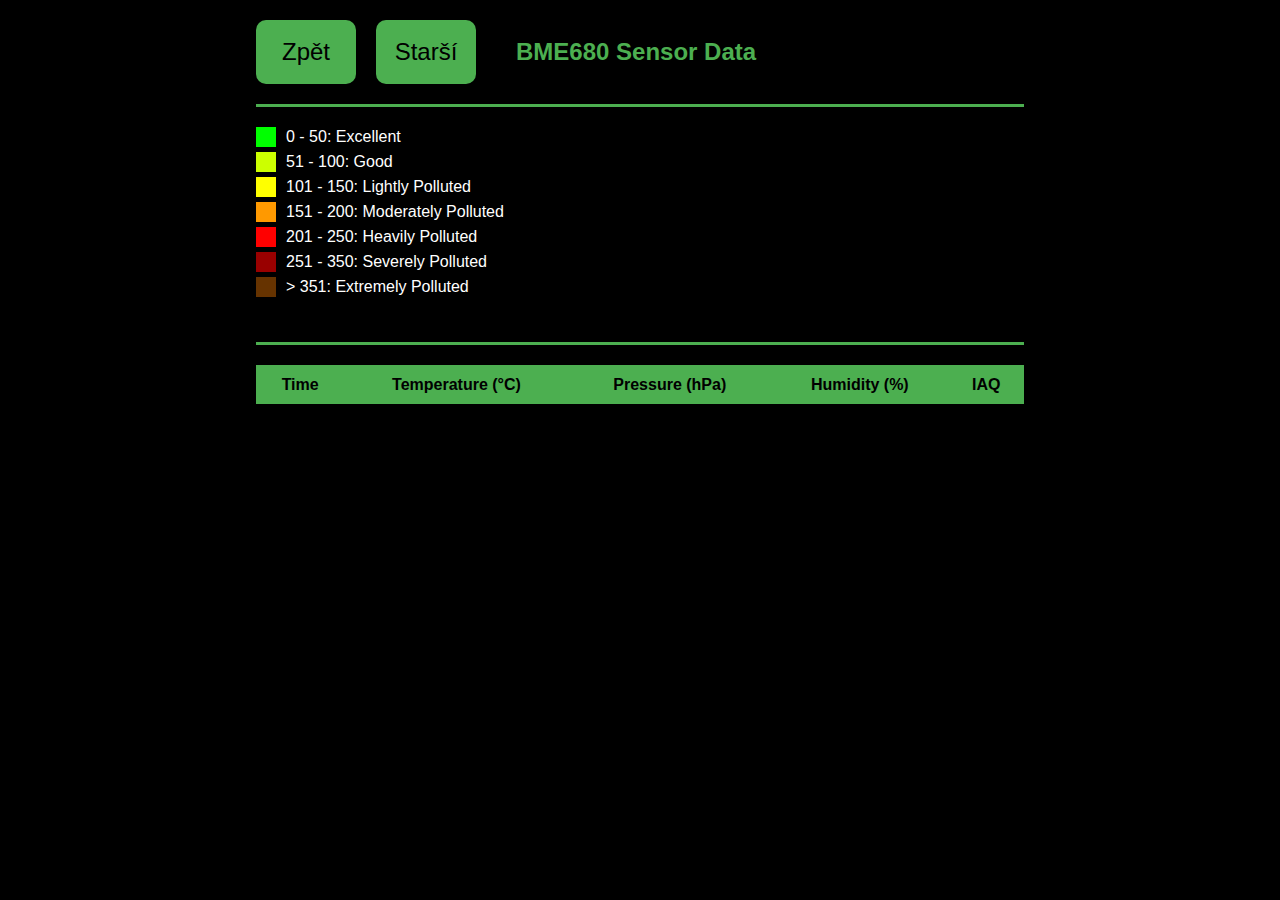
==== templates/bme.html @ 8dc5103d "smazane soubory" ====
<!DOCTYPE html>
<html lang="en">
<head>
    <meta charset="UTF-8">
    <meta name="viewport" content="width=device-width, initial-scale=1.0">
    <title>BME680 Sensor Data</title>
    <style>
        body {
            margin: 0;
            padding: 20px 0;
            display: flex;
            flex-direction: column;
            align-items: center;
            background-color: #000;
            color: white;
            font-family: Arial, sans-serif;
            box-sizing: border-box;
        }
        .header {
            display: flex;
            align-items: center;
            justify-content: flex-start;
            width: 60vw;
        }
        .button {
            width: 100px;
            height: 64px;
            font-size: 24px;
            background-color: #4CAF50;
            border: none;
            border-radius: 10px;
            color: black;
            text-align: center;
            cursor: pointer;
            display: flex;
            justify-content: center;
            align-items: center;
            margin-right: 20px; /* 20px mezera mezi tlačítky */
        }
        .button:hover {
            background-color: #45a049;
        }
        .title {
            font-size: 24px;
            font-weight: bold;
            margin: 0 20px;
            color: #4CAF50;
        }
        .divider {
            border: 0;
            border-top: 3px solid #4CAF50;
            width: 60vw;
            margin: 20px 0;
        }
        table {
            width: 60vw;
            border-collapse: collapse;
        }
        th, td {
            padding: 10px;
            text-align: center;
            border: 1px solid #4CAF50;
            color: black;
        }
        th {
            background-color: #4CAF50;
            color: black;
            border-bottom: 3px solid black; /* Černá čára pod prvním řádkem */
        }
        tr.excellent {
            background-color: #00ff00;
        }
        tr.good {
            background-color: #ccff00;
        }
        tr.lightly-polluted {
            background-color: #ffff00;
        }
        tr.moderately-polluted {
            background-color: #ff9900;
        }
        tr.heavily-polluted {
            background-color: #ff0000;
        }
        tr.severely-polluted {
            background-color: #990000;
        }
        tr.extremely-polluted {
            background-color: #663300;
        }
        .legend {
            width: 60vw;
            margin-bottom: 20px;
            text-align: left;
        }
        .legend-item {
            display: flex;
            align-items: center;
            margin-bottom: 5px;
        }
        .color-box {
            width: 20px;
            height: 20px;
            margin-right: 10px;
        }
        .hidden {
            display: none;
        }
    </style>
</head>
<body>

    <div class="header">
        <button class="button" onclick="window.location.href='{{ url_for('index') }}'">Zpět</button>
        <button class="button" onclick="toggleOldData()">Starší</button>
        <h1 class="title">BME680 Sensor Data</h1>
    </div>

    <hr class="divider">

    <!-- Legenda barev nahoře -->
    <div class="legend">
        <div class="legend-item"><div class="color-box" style="background-color: #00ff00;"></div> 0 - 50: Excellent</div>
        <div class="legend-item"><div class="color-box" style="background-color: #ccff00;"></div> 51 - 100: Good</div>
        <div class="legend-item"><div class="color-box" style="background-color: #ffff00;"></div> 101 - 150: Lightly Polluted</div>
        <div class="legend-item"><div class="color-box" style="background-color: #ff9900;"></div> 151 - 200: Moderately Polluted</div>
        <div class="legend-item"><div class="color-box" style="background-color: #ff0000;"></div> 201 - 250: Heavily Polluted</div>
        <div class="legend-item"><div class="color-box" style="background-color: #990000;"></div> 251 - 350: Severely Polluted</div>
        <div class="legend-item"><div class="color-box" style="background-color: #663300;"></div> > 351: Extremely Polluted</div>
    </div>

    <hr class="divider">

    <table>
        <!-- Řádek s názvy sloupců s černou čárou pod sebou -->
        <tr>
            <th>Time</th>
            <th>Temperature (°C)</th>
            <th>Pressure (hPa)</th>
            <th>Humidity (%)</th>
            <th>IAQ</th>
        </tr>
        <!-- Data rows will be inserted dynamically here -->
        <tbody id="new-data"></tbody>
        <tbody id="old-data" class="hidden"></tbody>
    </table>

    <script>
        let showOldData = false;

        function toggleOldData() {
            const oldData = document.getElementById('old-data');
            showOldData = !showOldData;
            oldData.classList.toggle('hidden', !showOldData);
        }

        function reloadWithCacheClear() {
            location.reload(true);  // Vynutí načtení bez použití cache
        }

        function loadSensorData() {
            fetch('bme680_data.csv')
                .then(response => response.text())
                .then(data => {
                    const rows = data.split('\n').slice(1).reverse(); // Reverse the rows to show the latest first
                    const newData = document.getElementById('new-data');
                    const oldData = document.getElementById('old-data');

                    // Vymaž staré záznamy
                    newData.innerHTML = '';
                    oldData.innerHTML = '';

                    const now = new Date();
                    rows.forEach(row => {
                        const columns = row.split(',');
                        const time = new Date(columns[0]);
                        const timeDiff = now - time;
                        
                        if (timeDiff <= 6 * 60 * 60 * 1000) { // Posledních 6 hodin
                            addRow(newData, columns);
                        } else {
                            addRow(oldData, columns);
                        }
                    });
                })
                .catch(error => {
                    console.error('Error fetching data:', error);
                });
        }

        function addRow(tbody, columns) {
            if (columns.length < 5) return;

            const time = columns[0];
            const temp = columns[1];
            const pressure = columns[2];
            const humidity = columns[3];
            const iaq = parseFloat(columns[4]);

            let className = '';
            if (iaq <= 50) className = 'excellent';
            else if (iaq <= 100) className = 'good';
            else if (iaq <= 150) className = 'lightly-polluted';
            else if (iaq <= 200) className = 'moderately-polluted';
            else if (iaq <= 250) className = 'heavily-polluted';
            else if (iaq <= 350) className = 'severely-polluted';
            else className = 'extremely-polluted';

            const rowHtml = `
                <tr class="${className}">
                    <td>${time}</td>
                    <td>${temp}</td>
                    <td>${pressure}</td>
                    <td>${humidity}</td>
                    <td>${iaq.toFixed(2)}</td>
                </tr>
            `;
            tbody.insertAdjacentHTML('beforeend', rowHtml);
        }

        setInterval(loadSensorData, 60000); // Aktualizace každou minutu
        setInterval(reloadWithCacheClear, 300000);  // Vynucený refresh každých 5 minut
        loadSensorData();
    </script>
</body>
</html>
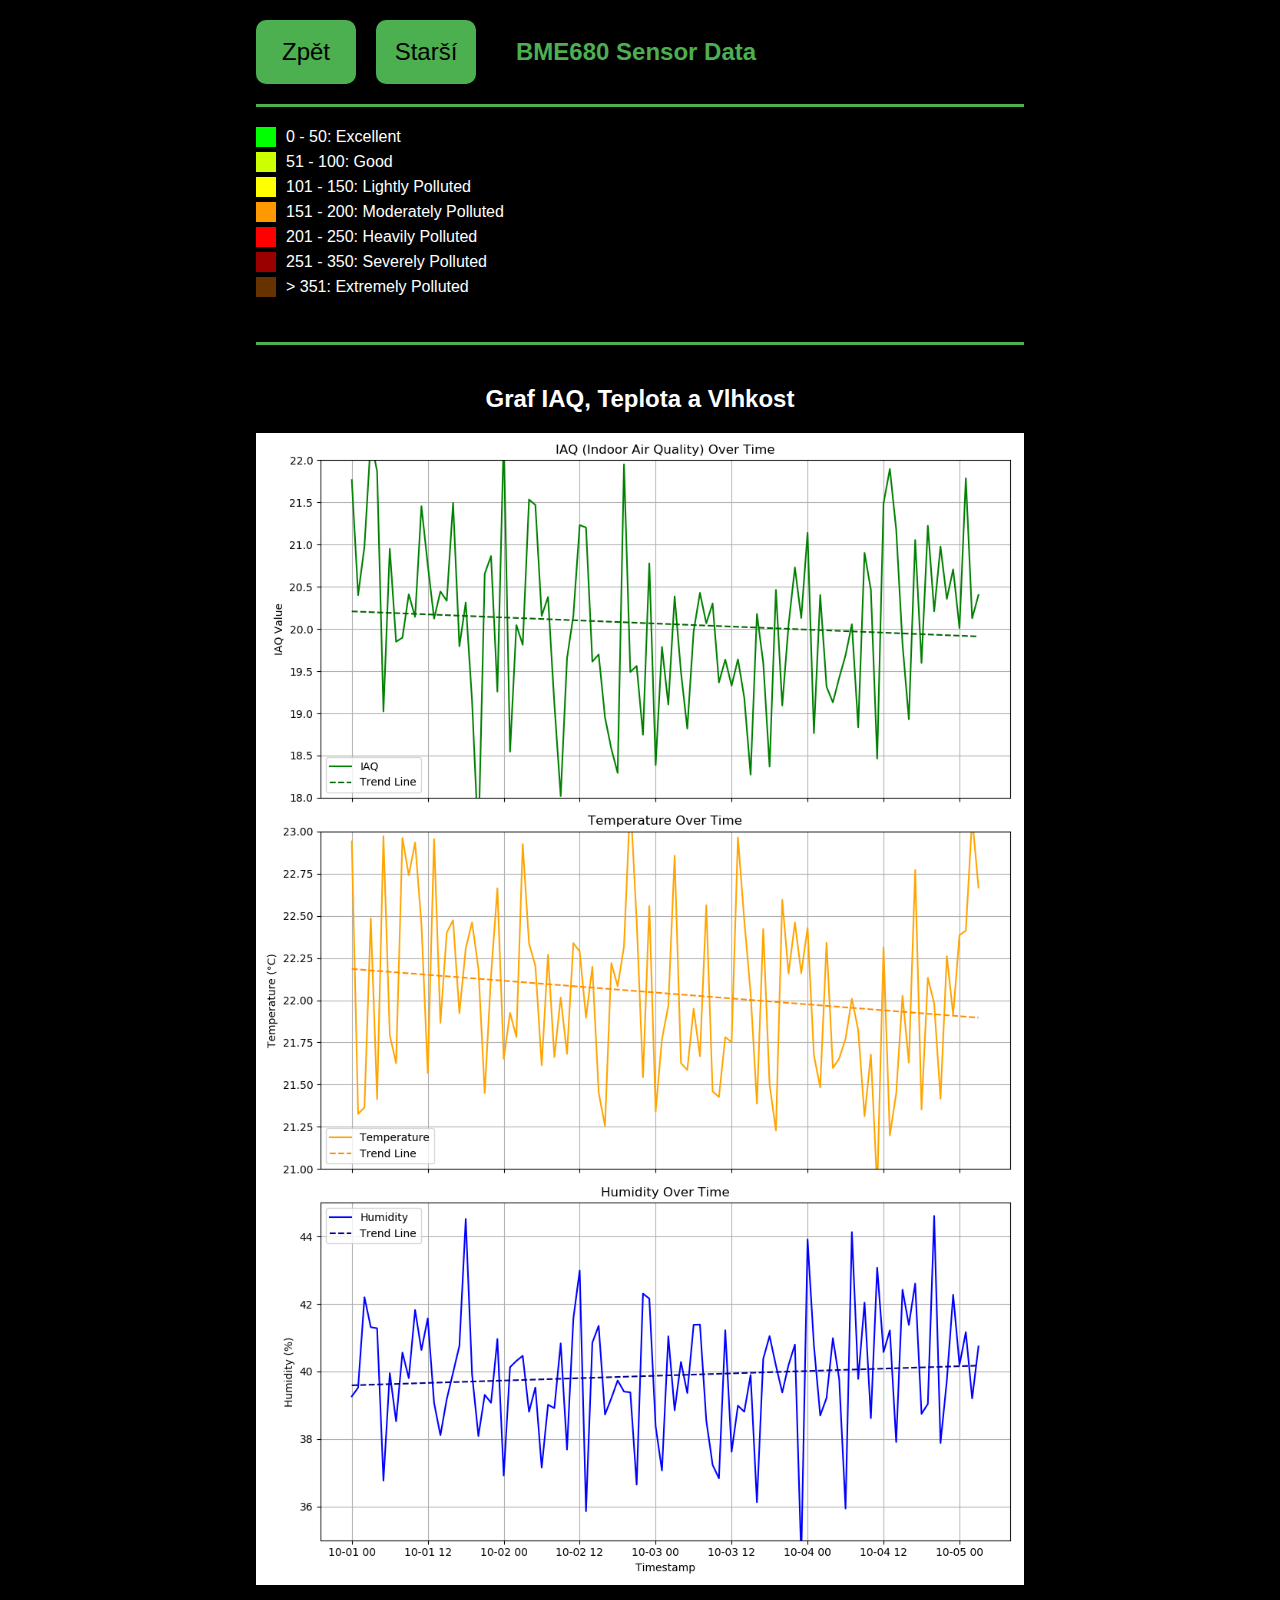
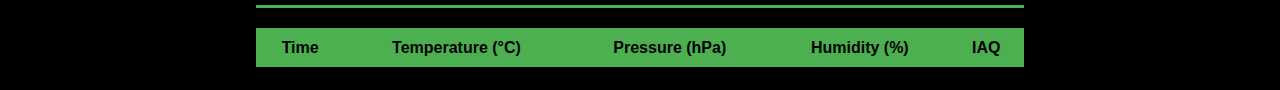
==== commit 49882ad9: "modified:   app.py 	new file:   graf.py 	modified:   run.sh 	new file:   static/iaq_temperature_humi" ====
--- a/templates/bme.html
+++ b/templates/bme.html
@@ -35,7 +35,7 @@
             display: flex;
             justify-content: center;
             align-items: center;
-            margin-right: 20px; /* 20px mezera mezi tlačítky */
+            margin-right: 20px;
         }
         .button:hover {
             background-color: #45a049;
@@ -65,7 +65,7 @@
         th {
             background-color: #4CAF50;
             color: black;
-            border-bottom: 3px solid black; /* Černá čára pod prvním řádkem */
+            border-bottom: 3px solid black;
         }
         tr.excellent {
             background-color: #00ff00;
@@ -131,8 +131,13 @@
 
     <hr class="divider">
 
+    <!-- Zobrazení grafu -->
+    <h2>Graf IAQ, Teplota a Vlhkost</h2>
+    <img id="iaq-graph" src="/static/iaq_temperature_humidity_graphs.png" alt="Graf IAQ, Teploty a Vlhkosti" width="60%">
+
+    <hr class="divider">
+
     <table>
-        <!-- Řádek s názvy sloupců s černou čárou pod sebou -->
         <tr>
             <th>Time</th>
             <th>Temperature (°C)</th>
@@ -140,7 +145,6 @@
             <th>Humidity (%)</th>
             <th>IAQ</th>
         </tr>
-        <!-- Data rows will be inserted dynamically here -->
         <tbody id="new-data"></tbody>
         <tbody id="old-data" class="hidden"></tbody>
     </table>
@@ -154,19 +158,14 @@
             oldData.classList.toggle('hidden', !showOldData);
         }
 
-        function reloadWithCacheClear() {
-            location.reload(true);  // Vynutí načtení bez použití cache
-        }
-
         function loadSensorData() {
             fetch('bme680_data.csv')
                 .then(response => response.text())
                 .then(data => {
-                    const rows = data.split('\n').slice(1).reverse(); // Reverse the rows to show the latest first
+                    const rows = data.split('\n').slice(1).reverse();
                     const newData = document.getElementById('new-data');
                     const oldData = document.getElementById('old-data');
 
-                    // Vymaž staré záznamy
                     newData.innerHTML = '';
                     oldData.innerHTML = '';
 
@@ -176,7 +175,7 @@
                         const time = new Date(columns[0]);
                         const timeDiff = now - time;
                         
-                        if (timeDiff <= 6 * 60 * 60 * 1000) { // Posledních 6 hodin
+                        if (timeDiff <= 6 * 60 * 60 * 1000) {
                             addRow(newData, columns);
                         } else {
                             addRow(oldData, columns);
@@ -218,8 +217,13 @@
             tbody.insertAdjacentHTML('beforeend', rowHtml);
         }
 
-        setInterval(loadSensorData, 60000); // Aktualizace každou minutu
-        setInterval(reloadWithCacheClear, 300000);  // Vynucený refresh každých 5 minut
+        function refreshGraph() {
+            const img = document.getElementById("iaq-graph");
+            img.src = "/static/iaq_temperature_humidity_graphs.png?t=" + new Date().getTime();
+        }
+
+        setInterval(loadSensorData, 60000);
+        setInterval(refreshGraph, 60000); // Obnovení grafu každou minutu
         loadSensorData();
     </script>
 </body>
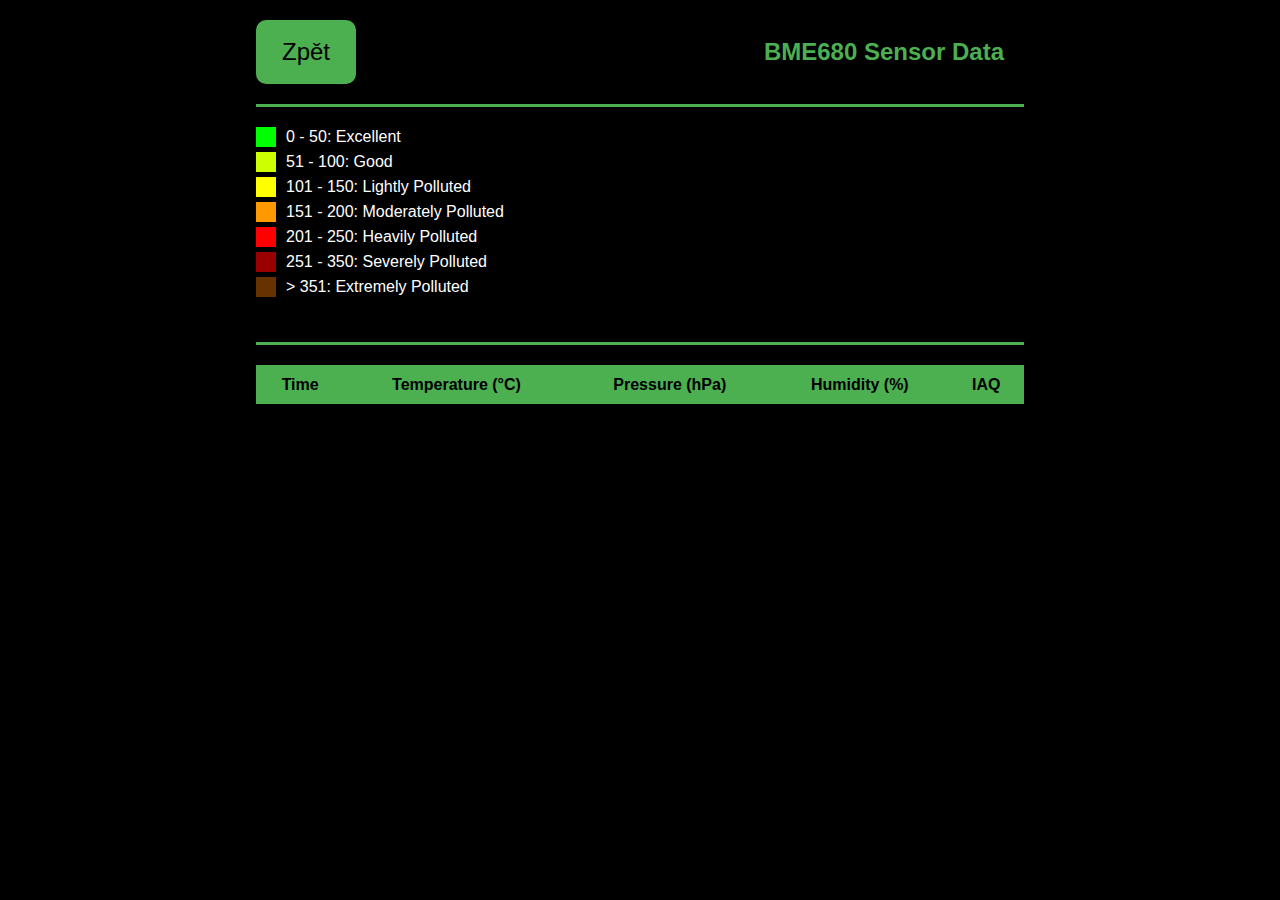
==== commit d97653a7: "commit test -uprava" ====
--- a/templates/bme.html
+++ b/templates/bme.html
@@ -19,7 +19,7 @@
         .header {
             display: flex;
             align-items: center;
-            justify-content: flex-start;
+            justify-content: space-between;
             width: 60vw;
         }
         .button {
@@ -35,7 +35,6 @@
             display: flex;
             justify-content: center;
             align-items: center;
-            margin-right: 20px;
         }
         .button:hover {
             background-color: #45a049;
@@ -65,7 +64,7 @@
         th {
             background-color: #4CAF50;
             color: black;
-            border-bottom: 3px solid black;
+            border-bottom: 3px solid black; /* Černá čára pod prvním řádkem */
         }
         tr.excellent {
             background-color: #00ff00;
@@ -103,16 +102,12 @@
             height: 20px;
             margin-right: 10px;
         }
-        .hidden {
-            display: none;
-        }
     </style>
 </head>
 <body>
 
     <div class="header">
         <button class="button" onclick="window.location.href='{{ url_for('index') }}'">Zpět</button>
-        <button class="button" onclick="toggleOldData()">Starší</button>
         <h1 class="title">BME680 Sensor Data</h1>
     </div>
 
@@ -131,13 +126,8 @@
 
     <hr class="divider">
 
-    <!-- Zobrazení grafu -->
-    <h2>Graf IAQ, Teplota a Vlhkost</h2>
-    <img id="iaq-graph" src="/static/iaq_temperature_humidity_graphs.png" alt="Graf IAQ, Teploty a Vlhkosti" width="60%">
-
-    <hr class="divider">
-
     <table>
+        <!-- Řádek s názvy sloupců s černou čárou pod sebou -->
         <tr>
             <th>Time</th>
             <th>Temperature (°C)</th>
@@ -145,41 +135,66 @@
             <th>Humidity (%)</th>
             <th>IAQ</th>
         </tr>
-        <tbody id="new-data"></tbody>
-        <tbody id="old-data" class="hidden"></tbody>
+        <!-- Data rows will be inserted dynamically here -->
     </table>
 
     <script>
-        let showOldData = false;
-
-        function toggleOldData() {
-            const oldData = document.getElementById('old-data');
-            showOldData = !showOldData;
-            oldData.classList.toggle('hidden', !showOldData);
-        }
-
         function loadSensorData() {
             fetch('bme680_data.csv')
                 .then(response => response.text())
                 .then(data => {
-                    const rows = data.split('\n').slice(1).reverse();
-                    const newData = document.getElementById('new-data');
-                    const oldData = document.getElementById('old-data');
-
-                    newData.innerHTML = '';
-                    oldData.innerHTML = '';
-
-                    const now = new Date();
-                    rows.forEach(row => {
+                    const rows = data.split('\n').slice(1).reverse(); // Reverse the rows to show the latest first
+                    const table = document.querySelector('table');
+
+                    // Vymaž staré záznamy
+                    table.querySelectorAll('tr:not(:first-child)').forEach(row => row.remove());
+
+                    // Filtrovat záznamy starší než 24 hodin nebo více než 120 záznamů
+                    const filteredRows = rows.filter(row => {
                         const columns = row.split(',');
                         const time = new Date(columns[0]);
+                        const now = new Date();
                         const timeDiff = now - time;
-                        
-                        if (timeDiff <= 6 * 60 * 60 * 1000) {
-                            addRow(newData, columns);
-                        } else {
-                            addRow(oldData, columns);
+                        return timeDiff <= 24 * 60 * 60 * 1000; // 24 hodin v milisekundách
+                    }).slice(0, 120); // Max 120 záznamů
+
+                    if (filteredRows.length === 0) {
+                        console.warn('No valid data in CSV file');
+                        return;
+                    }
+
+                    filteredRows.forEach(row => {
+                        const columns = row.split(',');
+                        if (columns.length < 5) {
+                            console.warn('Invalid row:', row);
+                            return;
                         }
+
+                        const time = columns[0];
+                        const temp = columns[1];
+                        const pressure = columns[2];
+                        const humidity = columns[3];
+                        const iaq = parseFloat(columns[4]);
+
+                        let className = '';
+                        if (iaq <= 50) className = 'excellent';
+                        else if (iaq <= 100) className = 'good';
+                        else if (iaq <= 150) className = 'lightly-polluted';
+                        else if (iaq <= 200) className = 'moderately-polluted';
+                        else if (iaq <= 250) className = 'heavily-polluted';
+                        else if (iaq <= 350) className = 'severely-polluted';
+                        else className = 'extremely-polluted';
+
+                        const rowHtml = `
+                            <tr class="${className}">
+                                <td>${time}</td>
+                                <td>${temp}</td>
+                                <td>${pressure}</td>
+                                <td>${humidity}</td>
+                                <td>${iaq.toFixed(2)}</td>
+                            </tr>
+                        `;
+                        table.insertAdjacentHTML('beforeend', rowHtml); // Insert rows at the end
                     });
                 })
                 .catch(error => {
@@ -187,43 +202,7 @@
                 });
         }
 
-        function addRow(tbody, columns) {
-            if (columns.length < 5) return;
-
-            const time = columns[0];
-            const temp = columns[1];
-            const pressure = columns[2];
-            const humidity = columns[3];
-            const iaq = parseFloat(columns[4]);
-
-            let className = '';
-            if (iaq <= 50) className = 'excellent';
-            else if (iaq <= 100) className = 'good';
-            else if (iaq <= 150) className = 'lightly-polluted';
-            else if (iaq <= 200) className = 'moderately-polluted';
-            else if (iaq <= 250) className = 'heavily-polluted';
-            else if (iaq <= 350) className = 'severely-polluted';
-            else className = 'extremely-polluted';
-
-            const rowHtml = `
-                <tr class="${className}">
-                    <td>${time}</td>
-                    <td>${temp}</td>
-                    <td>${pressure}</td>
-                    <td>${humidity}</td>
-                    <td>${iaq.toFixed(2)}</td>
-                </tr>
-            `;
-            tbody.insertAdjacentHTML('beforeend', rowHtml);
-        }
-
-        function refreshGraph() {
-            const img = document.getElementById("iaq-graph");
-            img.src = "/static/iaq_temperature_humidity_graphs.png?t=" + new Date().getTime();
-        }
-
-        setInterval(loadSensorData, 60000);
-        setInterval(refreshGraph, 60000); // Obnovení grafu každou minutu
+        setInterval(loadSensorData, 60000); // Aktualizace každou minutu
         loadSensorData();
     </script>
 </body>
